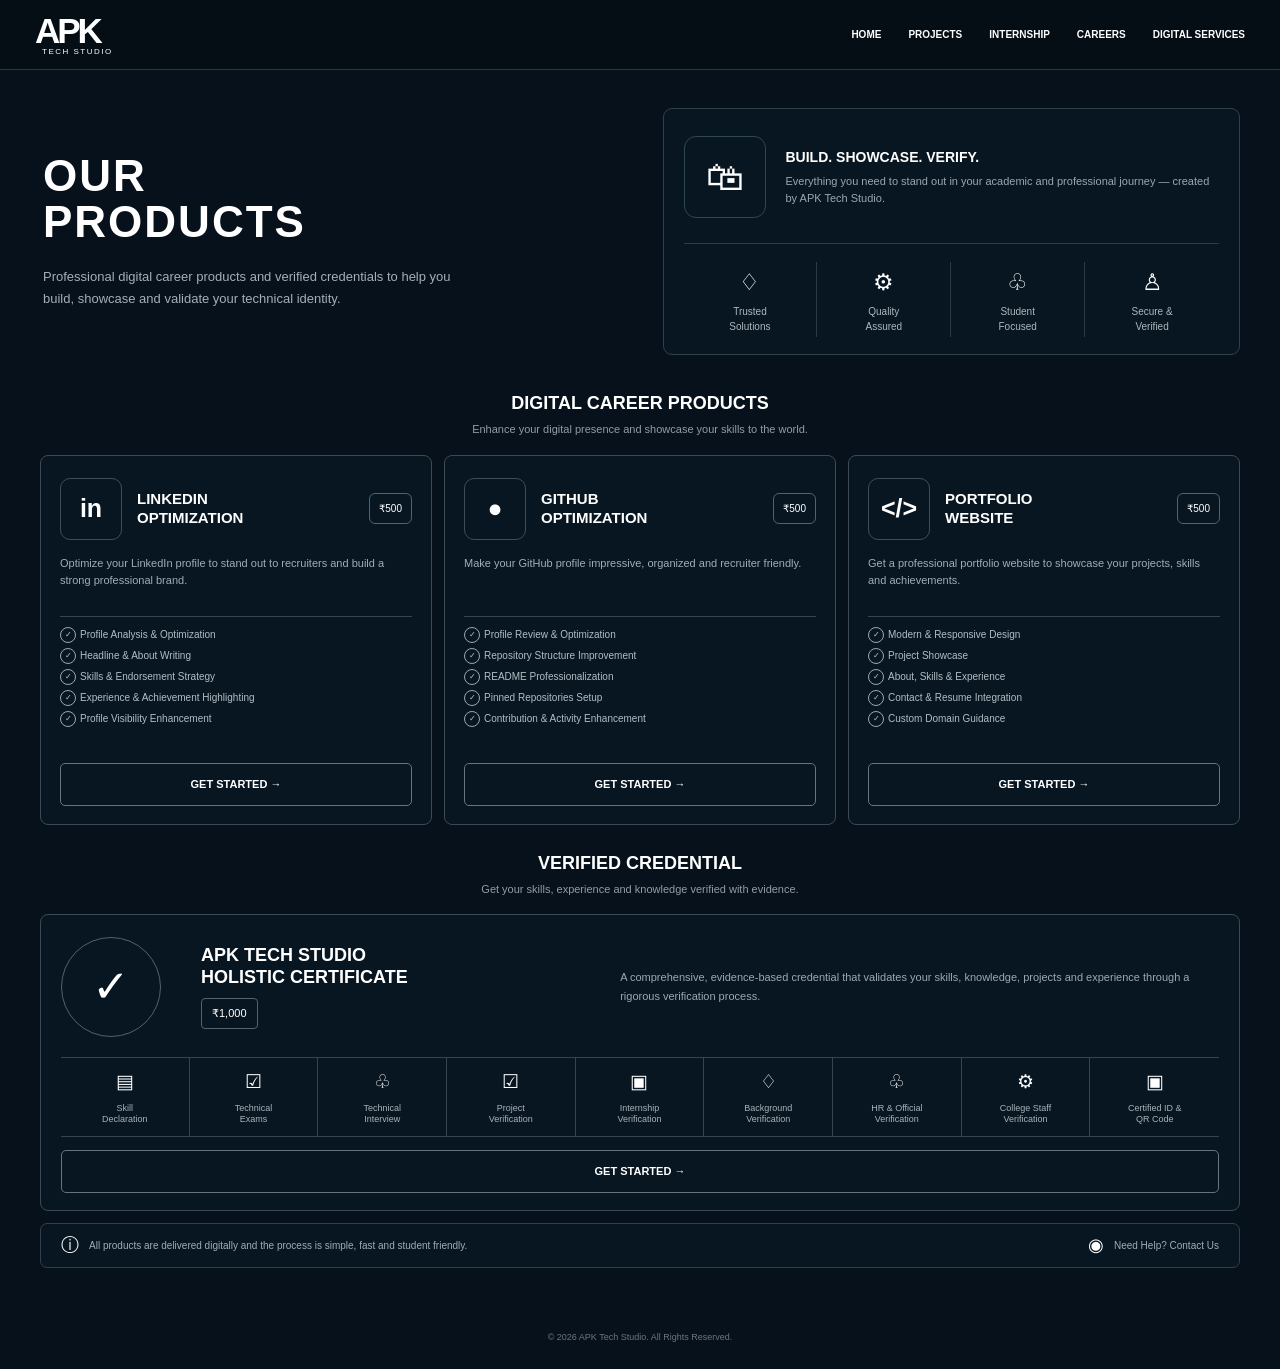
==== digitalcareer.html @ 43055172 "first commit" ====
<!DOCTYPE html>
<html lang="en">

<head>
    <meta charset="UTF-8">
    <meta name="viewport" content="width=device-width, initial-scale=1.0">

    <title>Products | APK Tech Studio</title>

    <link rel="stylesheet" href="digitalcareer.css">
</head>

<body>

    <!-- ================= NAVBAR ================= -->

    <header>

        <div class="logo">
            <div>APK</div>
            <span>TECH STUDIO</span>
        </div>

        <nav>
            <a href="index.html">HOME</a>
            <a href="#">PROJECTS</a>
            <a href="internship.html">INTERNSHIP</a>
            <a href="#">CAREERS</a>
            <a href="digitalcareer.html">DIGITAL SERVICES</a>
            
        </nav>

  
    </header>


    <!-- ================= MAIN CONTENT ================= -->

    <main>


        <!-- ================= HERO SECTION ================= -->

        <section class="hero">

            <!-- LEFT SIDE -->

            <div class="hero-content">


                <h1>
                    OUR<br>
                    PRODUCTS
                </h1>

                <p>
                    Professional digital career products and verified
                    credentials to help you build, showcase and validate
                    your technical identity.
                </p>

            </div>


            <!-- RIGHT SIDE -->

            <div class="product-intro">

                <div class="intro-top">

                    <div class="intro-icon">
                        🛍
                    </div>

                    <div>
                        <h2>
                            BUILD. SHOWCASE. VERIFY.
                        </h2>

                        <p>
                            Everything you need to stand out in your
                            academic and professional journey —
                            created by APK Tech Studio.
                        </p>
                    </div>

                </div>


                <div class="intro-features">

                    <div>
                        <span>♢</span>
                        <p>
                            Trusted<br>
                            Solutions
                        </p>
                    </div>

                    <div>
                        <span>⚙</span>
                        <p>
                            Quality<br>
                            Assured
                        </p>
                    </div>

                    <div>
                        <span>♧</span>
                        <p>
                            Student<br>
                            Focused
                        </p>
                    </div>

                    <div>
                        <span>♙</span>
                        <p>
                            Secure &<br>
                            Verified
                        </p>
                    </div>

                </div>

            </div>

        </section>


        <!-- ================= DIGITAL CAREER PRODUCTS ================= -->

        <section class="digital-products">

            <div class="section-heading">

                <h2>
                    DIGITAL CAREER PRODUCTS
                </h2>

                <p>
                    Enhance your digital presence and showcase your
                    skills to the world.
                </p>

            </div>


            <div class="product-cards">


                <!-- LINKEDIN -->

                <div class="product-card">

                    <div class="product-title">

                        <div class="product-icon">
                            in
                        </div>

                        <h3>
                            LINKEDIN<br>
                            OPTIMIZATION
                        </h3>

                        <span class="price">
                            ₹500
                        </span>

                    </div>


                    <p class="product-description">
                        Optimize your LinkedIn profile to stand out
                        to recruiters and build a strong professional
                        brand.
                    </p>


                    <ul>

                        <li>
                            Profile Analysis & Optimization
                        </li>

                        <li>
                            Headline & About Writing
                        </li>

                        <li>
                            Skills & Endorsement Strategy
                        </li>

                        <li>
                            Experience & Achievement Highlighting
                        </li>

                        <li>
                            Profile Visibility Enhancement
                        </li>

                    </ul>


                    <a href="https://forms.google.com/" target="_blank">
                        GET STARTED →
                    </a>

                </div>


                <!-- GITHUB -->

                <div class="product-card">

                    <div class="product-title">

                        <div class="product-icon">
                            ●
                        </div>

                        <h3>
                            GITHUB<br>
                            OPTIMIZATION
                        </h3>

                        <span class="price">
                            ₹500
                        </span>

                    </div>


                    <p class="product-description">
                        Make your GitHub profile impressive,
                        organized and recruiter friendly.
                    </p>


                    <ul>

                        <li>
                            Profile Review & Optimization
                        </li>

                        <li>
                            Repository Structure Improvement
                        </li>

                        <li>
                            README Professionalization
                        </li>

                        <li>
                            Pinned Repositories Setup
                        </li>

                        <li>
                            Contribution & Activity Enhancement
                        </li>

                    </ul>


                    <a href="https://forms.google.com/" target="_blank">
                        GET STARTED →
                    </a>

                </div>


                <!-- PORTFOLIO -->

                <div class="product-card">

                    <div class="product-title">

                        <div class="product-icon">
                            &lt;/&gt;
                        </div>

                        <h3>
                            PORTFOLIO<br>
                            WEBSITE
                        </h3>

                        <span class="price">
                            ₹500
                        </span>

                    </div>


                    <p class="product-description">
                        Get a professional portfolio website to
                        showcase your projects, skills and
                        achievements.
                    </p>


                    <ul>

                        <li>
                            Modern & Responsive Design
                        </li>

                        <li>
                            Project Showcase
                        </li>

                        <li>
                            About, Skills & Experience
                        </li>

                        <li>
                            Contact & Resume Integration
                        </li>

                        <li>
                            Custom Domain Guidance
                        </li>

                    </ul>


                    <a href="https://forms.google.com/" target="_blank">
                        GET STARTED →
                    </a>

                </div>

            </div>

        </section>


        <!-- ================= VERIFIED CREDENTIAL ================= -->

        <section class="credential-section">

            <div class="section-heading">

                <h2>
                    VERIFIED CREDENTIAL
                </h2>

                <p>
                    Get your skills, experience and knowledge verified
                    with evidence.
                </p>

            </div>


            <div class="credential-card">


                <!-- CREDENTIAL HEADER -->

                <div class="credential-header">

                    <div class="credential-icon">
                        ✓
                    </div>


                    <div class="credential-title">

                        <h2>
                            APK TECH STUDIO<br>
                            HOLISTIC CERTIFICATE
                        </h2>

                        <span>
                            ₹1,000
                        </span>

                    </div>


                    <div class="credential-description">

                        <p>
                            A comprehensive, evidence-based credential
                            that validates your skills, knowledge,
                            projects and experience through a rigorous
                            verification process.
                        </p>

                    </div>

                </div>


                <!-- VERIFICATION ITEMS -->

                <div class="verification-items">


                    <div>
                        <span>▤</span>
                        <p>
                            Skill<br>
                            Declaration
                        </p>
                    </div>


                    <div>
                        <span>☑</span>
                        <p>
                            Technical<br>
                            Exams
                        </p>
                    </div>


                    <div>
                        <span>♧</span>
                        <p>
                            Technical<br>
                            Interview
                        </p>
                    </div>


                    <div>
                        <span>☑</span>
                        <p>
                            Project<br>
                            Verification
                        </p>
                    </div>


                    <div>
                        <span>▣</span>
                        <p>
                            Internship<br>
                            Verification
                        </p>
                    </div>


                    <div>
                        <span>♢</span>
                        <p>
                            Background<br>
                            Verification
                        </p>
                    </div>


                    <div>
                        <span>♧</span>
                        <p>
                            HR & Official<br>
                            Verification
                        </p>
                    </div>


                    <div>
                        <span>⚙</span>
                        <p>
                            College Staff<br>
                            Verification
                        </p>
                    </div>


                    <div>
                        <span>▣</span>
                        <p>
                            Certified ID &<br>
                            QR Code
                        </p>
                    </div>

                </div>


                <!-- CREDENTIAL BUTTON -->

                <a href="https://forms.google.com/" target="_blank">
                    GET STARTED →
                </a>

            </div>

        </section>


        <!-- ================= BOTTOM INFORMATION ================= -->

        <section class="bottom-information">

            <div>

                <span>ⓘ</span>

                <p>
                    All products are delivered digitally and the
                    process is simple, fast and student friendly.
                </p>

            </div>


            <div>

                <span>◉</span>

                <p>
                    Need Help? Contact Us
                </p>

            </div>

        </section>


    </main>


    <!-- ================= FOOTER ================= -->

    <footer>

        <p>
            © 2026 APK Tech Studio. All Rights Reserved.
        </p>

    </footer>


</body>

</html>
---- digitalcareer.css ----
/* =========================
   RESET
========================= */

* {
    margin: 0;
    padding: 0;
    box-sizing: border-box;
}

html {
    scroll-behavior: smooth;
}

body {
    font-family: Arial, Helvetica, sans-serif;
    background: #06111b;
    color: #ffffff;
    line-height: 1.5;
}


/* =========================
   NAVBAR
========================= */

header {
    width: 100%;
    height: 70px;

    padding: 0 35px;

    display: flex;
    align-items: center;

    background: #050d15;

    border-bottom: 1px solid #293945;
}


/* LOGO */

.logo {
    width: 155px;

    line-height: 1;
}

.logo div {
    font-size: 35px;
    font-weight: 900;
    letter-spacing: -3px;
}

.logo span {
    display: block;

    margin-left: 7px;

    font-size: 8px;
    letter-spacing: 1.5px;
}


/* NAVIGATION */

nav {
    display: flex;

    align-items: center;

    gap: 27px;

    margin-left: auto;
}

nav a {
    position: relative;

    color: #ffffff;

    text-decoration: none;

    font-size: 10px;

    font-weight: bold;

    padding: 27px 0;
}

nav a:hover {
    color: #aebac3;
}


/* ACTIVE PRODUCTS */

nav a[href="products.html"]::after {
    content: "";

    position: absolute;

    left: 0;
    bottom: 15px;

    width: 100%;
    height: 2px;

    background: #ffffff;
}


/* GET STARTED */

header > a {
    margin-left: 25px;

    padding: 11px 16px;

    border: 1px solid #536370;

    color: #ffffff;

    text-decoration: none;

    font-size: 10px;

    font-weight: bold;
}

header > a:hover {
    background: #142432;
}


/* MENU BUTTON */

header button {
    width: 36px;
    height: 36px;

    margin-left: 10px;

    background: transparent;

    border: 1px solid #344552;

    color: white;

    font-size: 17px;
}


/* =========================
   MAIN
========================= */

main {
    width: 100%;

    max-width: none;

    margin: auto;

    padding: 38px 40px;
}


/* =========================
   HERO
========================= */

.hero {
    display: grid;

    grid-template-columns: 1fr 1fr;

    gap: 45px;

    align-items: center;
}


/* HERO LEFT */

.hero-content {
    padding-left: 3px;
}

.breadcrumb {
    margin-bottom: 22px;

    color: #65747f;

    font-size: 10px;
}

.hero-content h1 {
    font-size: 44px;

    line-height: 1.05;

    letter-spacing: 2px;

    margin-bottom: 20px;
}

.hero-content p {
    max-width: 430px;

    color: #a4afb7;

    font-size: 13px;

    line-height: 1.7;
}


/* =========================
   PRODUCT INTRO
========================= */

.product-intro {
    padding: 27px 20px 17px;

    border: 1px solid #30414e;

    border-radius: 9px;

    background: #081621;
}


/* TOP */

.intro-top {
    display: flex;

    align-items: center;

    gap: 20px;

    padding-bottom: 25px;
}

.intro-icon {
    width: 82px;
    height: 82px;

    flex-shrink: 0;

    border: 1px solid #304653;

    border-radius: 12px;

    display: flex;

    align-items: center;

    justify-content: center;

    font-size: 38px;
}

.intro-top h2 {
    font-size: 14px;

    margin-bottom: 5px;
}

.intro-top p {
    color: #9ba7b0;

    font-size: 11px;

    line-height: 1.55;
}


/* INTRO FEATURES */

.intro-features {
    display: grid;

    grid-template-columns: repeat(4, 1fr);

    border-top: 1px solid #293b47;

    padding-top: 18px;
}

.intro-features div {
    min-height: 75px;

    display: flex;

    flex-direction: column;

    align-items: center;

    justify-content: center;

    text-align: center;

    border-right: 1px solid #293b47;
}

.intro-features div:last-child {
    border-right: none;
}

.intro-features span {
    font-size: 23px;

    margin-bottom: 5px;
}

.intro-features p {
    color: #adb7be;

    font-size: 10px;
}


/* =========================
   SECTION HEADING
========================= */

.section-heading {
    text-align: center;

    margin-bottom: 17px;
}

.section-heading h2 {
    display: inline-block;

    font-size: 18px;

    margin-bottom: 4px;
}

.section-heading p {
    color: #919da6;

    font-size: 11px;
}


/* =========================
   DIGITAL PRODUCTS
========================= */

.digital-products {
    margin-top: 35px;
}


/* PRODUCT CARDS */

.product-cards {
    display: grid;

    grid-template-columns: repeat(3, 1fr);

    gap: 12px;
}

.product-card {
    min-height: 370px;

    padding: 22px 19px 18px;

    border: 1px solid #3a4b57;

    border-radius: 8px;

    background: #081621;

    display: flex;

    flex-direction: column;
}

.product-card:hover {
    border-color: #647581;
}


/* PRODUCT TITLE */

.product-title {
    display: flex;

    align-items: center;

    gap: 15px;

    margin-bottom: 15px;
}

.product-icon {
    width: 62px;
    height: 62px;

    flex-shrink: 0;

    border: 1px solid #3c4e5a;

    border-radius: 10px;

    display: flex;

    align-items: center;

    justify-content: center;

    font-size: 25px;

    font-weight: bold;
}

.product-title h3 {
    font-size: 15px;

    line-height: 1.25;
}

.price {
    margin-left: auto;

    padding: 7px 9px;

    border: 1px solid #52636e;

    border-radius: 6px;

    font-size: 10px;

    white-space: nowrap;
}


/* DESCRIPTION */

.product-description {
    color: #a2adb5;

    font-size: 11px;

    line-height: 1.55;

    min-height: 62px;

    padding-bottom: 12px;

    border-bottom: 1px solid #344550;
}


/* PRODUCT LIST */

.product-card ul {
    list-style: none;

    margin: 10px 0 15px;
}

.product-card li {
    position: relative;

    padding-left: 20px;

    margin-bottom: 6px;

    color: #b3bdc4;

    font-size: 10px;
}

.product-card li::before {
    content: "✓";

    position: absolute;

    left: 0;

    width: 14px;
    height: 14px;

    border: 1px solid #9aa8b1;

    border-radius: 50%;

    display: flex;

    align-items: center;

    justify-content: center;

    font-size: 8px;
}


/* PRODUCT BUTTON */

.product-card > a {
    margin-top: auto;

    width: 100%;

    padding: 12px;

    border: 1px solid #647580;

    border-radius: 5px;

    color: #ffffff;

    text-decoration: none;

    text-align: center;

    font-size: 11px;

    font-weight: bold;
}

.product-card > a:hover {
    background: #152633;
}


/* =========================
   VERIFIED CREDENTIAL
========================= */

.credential-section {
    margin-top: 25px;
}


/* CREDENTIAL CARD */

.credential-card {
    padding: 22px 20px 17px;

    border: 1px solid #3a4b57;

    border-radius: 8px;

    background: #081621;
}


/* CREDENTIAL HEADER */

.credential-header {
    display: grid;

    grid-template-columns: 120px 1fr 1.5fr;

    gap: 20px;

    align-items: center;

    padding-bottom: 20px;
}


/* CREDENTIAL ICON */

.credential-icon {
    width: 100px;
    height: 100px;

    border: 1px solid #52636e;

    border-radius: 50%;

    display: flex;

    align-items: center;

    justify-content: center;

    font-size: 45px;
}


/* CREDENTIAL TITLE */

.credential-title h2 {
    font-size: 18px;

    line-height: 1.2;

    margin-bottom: 10px;
}

.credential-title span {
    display: inline-block;

    padding: 6px 10px;

    border: 1px solid #52636e;

    border-radius: 4px;

    font-size: 11px;
}


/* CREDENTIAL DESCRIPTION */

.credential-description p {
    color: #9da8b1;

    font-size: 11px;

    line-height: 1.7;
}


/* =========================
   VERIFICATION ITEMS
========================= */

.verification-items {
    display: grid;

    grid-template-columns: repeat(9, 1fr);

    border-top: 1px solid #344550;

    border-bottom: 1px solid #344550;
}

.verification-items > div {
    min-height: 78px;

    padding: 9px 5px;

    display: flex;

    flex-direction: column;

    align-items: center;

    justify-content: center;

    text-align: center;

    border-right: 1px solid #344550;
}

.verification-items > div:last-child {
    border-right: none;
}

.verification-items span {
    font-size: 19px;

    margin-bottom: 6px;
}

.verification-items p {
    color: #a9b3ba;

    font-size: 9px;

    line-height: 1.3;
}


/* CREDENTIAL BUTTON */

.credential-card > a {
    display: block;

    margin-top: 13px;

    padding: 12px;

    border: 1px solid #647580;

    border-radius: 5px;

    color: #ffffff;

    text-decoration: none;

    text-align: center;

    font-size: 11px;

    font-weight: bold;
}

.credential-card > a:hover {
    background: #152633;
}


/* =========================
   BOTTOM INFORMATION
========================= */

.bottom-information {
    margin-top: 12px;

    min-height: 43px;

    padding: 8px 20px;

    border: 1px solid #30414e;

    border-radius: 7px;

    background: #081621;

    display: flex;

    align-items: center;

    justify-content: space-between;
}

.bottom-information div {
    display: flex;

    align-items: center;

    gap: 10px;
}

.bottom-information span {
    font-size: 18px;
}

.bottom-information p {
    color: #a1adb5;

    font-size: 10px;
}


/* =========================
   FOOTER
========================= */

footer {
    text-align: center;

    padding: 25px;

    color: #687781;

    font-size: 9px;
}


/* =========================
   TABLET
========================= */

@media (max-width: 1000px) {

    nav {
        gap: 14px;
    }

    nav a {
        font-size: 8px;
    }

    header > a {
        margin-left: 12px;
    }

    .hero {
        grid-template-columns: 1fr;
    }

    .verification-items {
        grid-template-columns: repeat(5, 1fr);
    }

    .verification-items > div:nth-child(5) {
        border-right: 1px solid #344550;
    }

    .verification-items > div {
        border-bottom: 1px solid #344550;
    }
}


/* =========================
   TABLET / MOBILE
========================= */

@media (max-width: 750px) {

    header {
        padding: 0 20px;
    }

    nav {
        display: none;
    }

    header > a {
        margin-left: auto;
    }

    main {
        padding: 30px 20px;
    }

    .product-cards {
        grid-template-columns: 1fr;
    }

    .credential-header {
        grid-template-columns: 100px 1fr;
    }

    .credential-description {
        grid-column: 1 / -1;
    }

    .verification-items {
        grid-template-columns: repeat(3, 1fr);
    }

    .intro-features {
        grid-template-columns: repeat(2, 1fr);
    }

    .intro-features div:nth-child(2) {
        border-right: none;
    }

    .intro-features div {
        border-bottom: 1px solid #293b47;
    }

    .bottom-information {
        flex-direction: column;

        align-items: flex-start;

        gap: 10px;
    }
}


/* =========================
   MOBILE
========================= */

@media (max-width: 500px) {

    .logo {
        width: 110px;
    }

    .logo div {
        font-size: 28px;
    }

    header > a {
        display: none;
    }

    header button {
        margin-left: auto;
    }

    main {
        padding: 25px 15px;
    }

    .hero-content h1 {
        font-size: 36px;
    }

    .hero-content p {
        font-size: 12px;
    }

    .intro-top {
        align-items: flex-start;
    }

    .intro-icon {
        width: 65px;
        height: 65px;

        font-size: 28px;
    }

    .intro-top h2 {
        font-size: 12px;
    }

    .intro-top p {
        font-size: 10px;
    }

    .intro-features {
        grid-template-columns: 1fr 1fr;
    }

    .product-title {
        gap: 10px;
    }

    .product-icon {
        width: 52px;
        height: 52px;
    }

    .product-title h3 {
        font-size: 13px;
    }

    .price {
        font-size: 9px;
    }

    .credential-header {
        grid-template-columns: 1fr;

        text-align: center;
    }

    .credential-icon {
        margin: auto;
    }

    .credential-description {
        grid-column: auto;
    }

    .verification-items {
        grid-template-columns: repeat(2, 1fr);
    }

    .verification-items > div {
        border-right: 1px solid #344550;
    }

    .verification-items > div:nth-child(even) {
        border-right: none;
    }

    .section-heading h2 {
        font-size: 15px;
    }
}
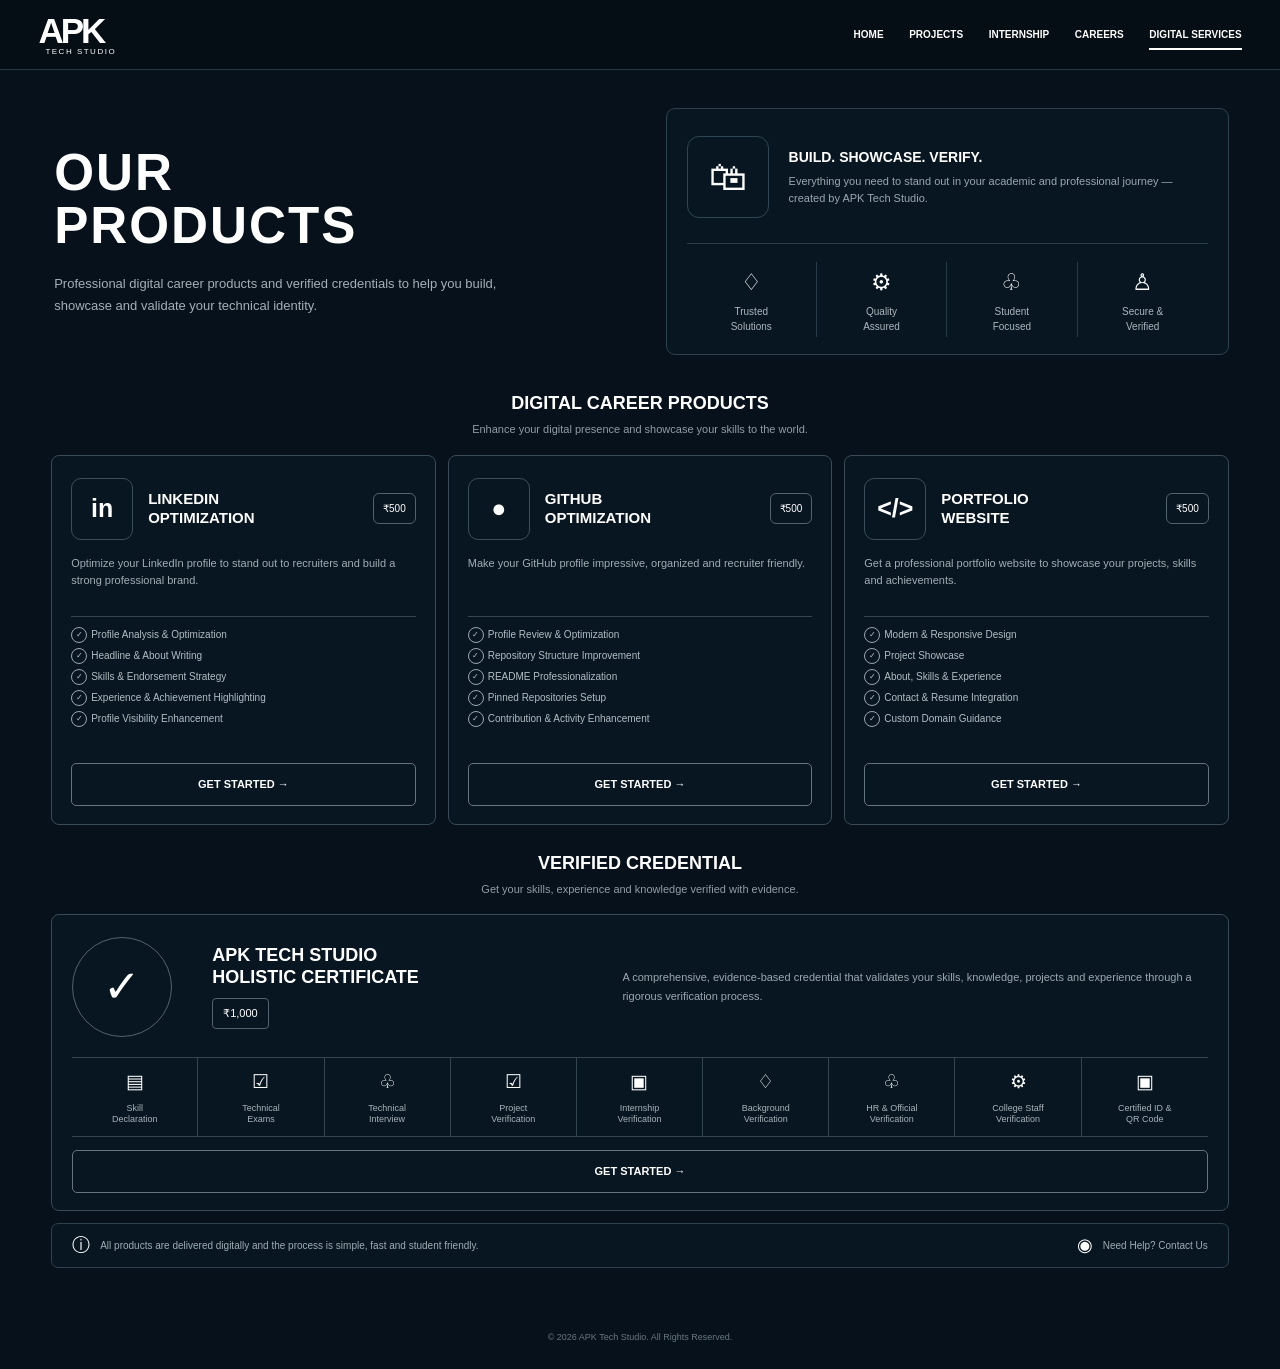
==== commit e41d0d8e: "added industry pages" ====
--- a/digitalcareer.html
+++ b/digitalcareer.html
@@ -22,11 +22,11 @@
         </div>
 
         <nav>
-            <a href="index.html">HOME</a>
-            <a href="#">PROJECTS</a>
-            <a href="internship.html">INTERNSHIP</a>
-            <a href="#">CAREERS</a>
-            <a href="digitalcareer.html">DIGITAL SERVICES</a>
+            <a href="index.html" class="active">HOME</a>
+            <a href="https://forms.gle/o29UfXavdAGyxfG38" class="active">PROJECTS</a>
+            <a href="internship.html" class="active">INTERNSHIP</a>
+            <a href="https://docs.google.com/forms/d/e/1FAIpQLSdUC4N2FlHayBWCb3p4IaJCZSaL9d277mlprMPJHVKOxupXRQ/viewform?usp=header" class="active">CAREERS</a>
+            <a href="digitalcareer.html" class="active">DIGITAL SERVICES</a>
             
         </nav>
 
@@ -203,7 +203,7 @@
                     </ul>
 
 
-                    <a href="https://forms.google.com/" target="_blank">
+                    <a href="https://forms.gle/jHuA8k8XFBiJCNrs9" target="_blank">
                         GET STARTED →
                     </a>
 
@@ -263,7 +263,7 @@
                     </ul>
 
 
-                    <a href="https://forms.google.com/" target="_blank">
+                    <a href="https://forms.gle/jHuA8k8XFBiJCNrs9" target="_blank">
                         GET STARTED →
                     </a>
 
@@ -324,7 +324,7 @@
                     </ul>
 
 
-                    <a href="https://forms.google.com/" target="_blank">
+                    <a href="https://forms.gle/jHuA8k8XFBiJCNrs9" target="_blank">
                         GET STARTED →
                     </a>
 
@@ -483,7 +483,7 @@
 
                 <!-- CREDENTIAL BUTTON -->
 
-                <a href="https://forms.google.com/" target="_blank">
+                <a href="https://forms.gle/jHuA8k8XFBiJCNrs9" target="_blank">
                     GET STARTED →
                 </a>
 
--- a/digitalcareer.css
+++ b/digitalcareer.css
@@ -13,10 +13,12 @@
 }
 
 body {
+    width: 100%;
     font-family: Arial, Helvetica, sans-serif;
     background: #06111b;
     color: #ffffff;
     line-height: 1.5;
+    overflow-x: hidden;
 }
 
 
@@ -26,9 +28,9 @@
 
 header {
     width: 100%;
-    height: 70px;
-
-    padding: 0 35px;
+    min-height: 70px;
+
+    padding: 12px clamp(15px, 3vw, 40px);
 
     display: flex;
     align-items: center;
@@ -36,20 +38,28 @@
     background: #050d15;
 
     border-bottom: 1px solid #293945;
-}
-
-
-/* LOGO */
+
+    gap: 15px;
+}
+
+
+/* =========================
+   LOGO
+========================= */
 
 .logo {
     width: 155px;
 
     line-height: 1;
+
+    flex-shrink: 0;
 }
 
 .logo div {
     font-size: 35px;
+
     font-weight: 900;
+
     letter-spacing: -3px;
 }
 
@@ -59,20 +69,27 @@
     margin-left: 7px;
 
     font-size: 8px;
+
     letter-spacing: 1.5px;
 }
 
 
-/* NAVIGATION */
+/* =========================
+   NAVIGATION
+========================= */
 
 nav {
     display: flex;
 
     align-items: center;
 
-    gap: 27px;
+    justify-content: flex-end;
+
+    gap: clamp(12px, 2vw, 27px);
 
     margin-left: auto;
+
+    flex-wrap: wrap;
 }
 
 nav a {
@@ -86,7 +103,9 @@
 
     font-weight: bold;
 
-    padding: 27px 0;
+    padding: 15px 0;
+
+    white-space: nowrap;
 }
 
 nav a:hover {
@@ -94,61 +113,22 @@
 }
 
 
-/* ACTIVE PRODUCTS */
-
-nav a[href="products.html"]::after {
+/* ACTIVE DIGITAL SERVICES */
+
+nav a[href="digitalcareer.html"]::after {
     content: "";
 
     position: absolute;
 
     left: 0;
-    bottom: 15px;
+
+    bottom: 7px;
 
     width: 100%;
+
     height: 2px;
 
     background: #ffffff;
-}
-
-
-/* GET STARTED */
-
-header > a {
-    margin-left: 25px;
-
-    padding: 11px 16px;
-
-    border: 1px solid #536370;
-
-    color: #ffffff;
-
-    text-decoration: none;
-
-    font-size: 10px;
-
-    font-weight: bold;
-}
-
-header > a:hover {
-    background: #142432;
-}
-
-
-/* MENU BUTTON */
-
-header button {
-    width: 36px;
-    height: 36px;
-
-    margin-left: 10px;
-
-    background: transparent;
-
-    border: 1px solid #344552;
-
-    color: white;
-
-    font-size: 17px;
 }
 
 
@@ -159,11 +139,9 @@
 main {
     width: 100%;
 
-    max-width: none;
-
-    margin: auto;
-
-    padding: 38px 40px;
+    margin: 0 auto;
+
+    padding: 38px clamp(20px, 4vw, 70px);
 }
 
 
@@ -172,17 +150,19 @@
 ========================= */
 
 .hero {
+    width: 100%;
+
     display: grid;
 
     grid-template-columns: 1fr 1fr;
 
-    gap: 45px;
-
-    align-items: center;
-}
-
-
-/* HERO LEFT */
+    gap: clamp(30px, 4vw, 65px);
+
+    align-items: center;
+}
+
+
+/* HERO CONTENT */
 
 .hero-content {
     padding-left: 3px;
@@ -197,7 +177,7 @@
 }
 
 .hero-content h1 {
-    font-size: 44px;
+    font-size: clamp(38px, 4vw, 52px);
 
     line-height: 1.05;
 
@@ -207,7 +187,7 @@
 }
 
 .hero-content p {
-    max-width: 430px;
+    max-width: 480px;
 
     color: #a4afb7;
 
@@ -222,6 +202,8 @@
 ========================= */
 
 .product-intro {
+    width: 100%;
+
     padding: 27px 20px 17px;
 
     border: 1px solid #30414e;
@@ -230,9 +212,6 @@
 
     background: #081621;
 }
-
-
-/* TOP */
 
 .intro-top {
     display: flex;
@@ -278,7 +257,9 @@
 }
 
 
-/* INTRO FEATURES */
+/* =========================
+   INTRO FEATURES
+========================= */
 
 .intro-features {
     display: grid;
@@ -355,9 +336,6 @@
 .digital-products {
     margin-top: 35px;
 }
-
-
-/* PRODUCT CARDS */
 
 .product-cards {
     display: grid;
@@ -442,7 +420,9 @@
 }
 
 
-/* DESCRIPTION */
+/* =========================
+   DESCRIPTION
+========================= */
 
 .product-description {
     color: #a2adb5;
@@ -459,7 +439,9 @@
 }
 
 
-/* PRODUCT LIST */
+/* =========================
+   PRODUCT LIST
+========================= */
 
 .product-card ul {
     list-style: none;
@@ -487,6 +469,7 @@
     left: 0;
 
     width: 14px;
+
     height: 14px;
 
     border: 1px solid #9aa8b1;
@@ -503,7 +486,9 @@
 }
 
 
-/* PRODUCT BUTTON */
+/* =========================
+   PRODUCT BUTTON
+========================= */
 
 .product-card > a {
     margin-top: auto;
@@ -540,10 +525,9 @@
     margin-top: 25px;
 }
 
-
-/* CREDENTIAL CARD */
-
 .credential-card {
+    width: 100%;
+
     padding: 22px 20px 17px;
 
     border: 1px solid #3a4b57;
@@ -674,7 +658,9 @@
 }
 
 
-/* CREDENTIAL BUTTON */
+/* =========================
+   CREDENTIAL BUTTON
+========================= */
 
 .credential-card > a {
     display: block;
@@ -708,6 +694,8 @@
 ========================= */
 
 .bottom-information {
+    width: 100%;
+
     margin-top: 12px;
 
     min-height: 43px;
@@ -725,6 +713,8 @@
     align-items: center;
 
     justify-content: space-between;
+
+    gap: 20px;
 }
 
 .bottom-information div {
@@ -761,58 +751,91 @@
 }
 
 
-/* =========================
+/* ==================================================
    TABLET
-========================= */
+================================================== */
 
 @media (max-width: 1000px) {
 
+    header {
+        padding-left: 20px;
+        padding-right: 20px;
+    }
+
+    .logo {
+        width: 130px;
+    }
+
+    .logo div {
+        font-size: 31px;
+    }
+
     nav {
-        gap: 14px;
+        gap: 12px;
     }
 
     nav a {
         font-size: 8px;
     }
 
-    header > a {
-        margin-left: 12px;
-    }
-
     .hero {
         grid-template-columns: 1fr;
     }
 
+    .product-cards {
+        grid-template-columns: repeat(2, 1fr);
+    }
+
     .verification-items {
         grid-template-columns: repeat(5, 1fr);
     }
 
-    .verification-items > div:nth-child(5) {
-        border-right: 1px solid #344550;
-    }
-
     .verification-items > div {
         border-bottom: 1px solid #344550;
     }
 }
 
 
-/* =========================
-   TABLET / MOBILE
-========================= */
+/* ==================================================
+   MOBILE / TABLET
+================================================== */
 
 @media (max-width: 750px) {
 
     header {
-        padding: 0 20px;
-    }
+        min-height: auto;
+
+        padding: 15px;
+
+        align-items: flex-start;
+    }
+
+    /*
+       NAVIGATION REMAINS VISIBLE ON MOBILE
+    */
 
     nav {
-        display: none;
-    }
-
-    header > a {
+        display: flex;
+
+        width: 100%;
+
         margin-left: auto;
+
+        justify-content: flex-end;
+
+        gap: 8px 12px;
+
+        flex-wrap: wrap;
+    }
+
+    nav a {
+        font-size: 8px;
+
+        padding: 8px 0;
+    }
+
+    nav a[href="digitalcareer.html"]::after {
+        bottom: 2px;
     }
 
     main {
@@ -857,26 +880,58 @@
 }
 
 
-/* =========================
-   MOBILE
-========================= */
+/* ==================================================
+   SMALL MOBILE
+================================================== */
 
 @media (max-width: 500px) {
 
+    header {
+        flex-direction: column;
+
+        align-items: center;
+
+        padding: 14px 12px;
+    }
+
     .logo {
-        width: 110px;
+        width: auto;
+
+        text-align: center;
     }
 
     .logo div {
         font-size: 28px;
     }
 
-    header > a {
-        display: none;
-    }
-
-    header button {
-        margin-left: auto;
+    .logo span {
+        margin-left: 0;
+
+        font-size: 7px;
+    }
+
+    /*
+       NAVIGATION STILL VISIBLE
+    */
+
+    nav {
+        width: 100%;
+
+        justify-content: center;
+
+        gap: 6px 11px;
+
+        margin: 8px 0 0;
+    }
+
+    nav a {
+        font-size: 8px;
+
+        padding: 5px 0;
+    }
+
+    nav a[href="digitalcareer.html"]::after {
+        bottom: 0;
     }
 
     main {
@@ -897,6 +952,7 @@
 
     .intro-icon {
         width: 65px;
+
         height: 65px;
 
         font-size: 28px;
@@ -920,6 +976,7 @@
 
     .product-icon {
         width: 52px;
+
         height: 52px;
     }
 
